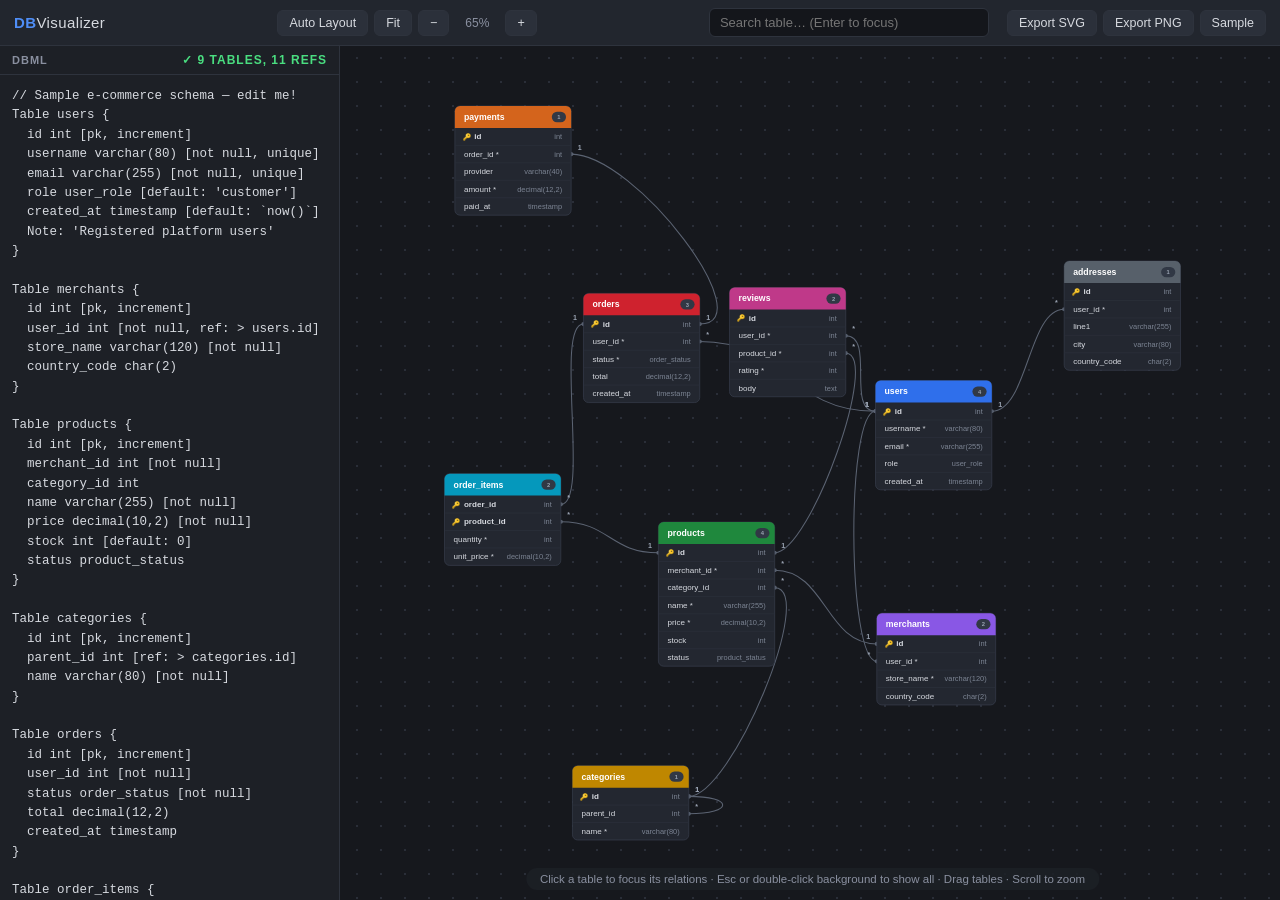
==== index.html @ efdc29ba "Initial commit: DBML Visualizer" ====
<!DOCTYPE html>
<html lang="en">
<head>
<meta charset="UTF-8" />
<meta name="viewport" content="width=device-width, initial-scale=1.0" />
<title>DBML Visualizer</title>
<link rel="stylesheet" href="css/style.css" />
</head>
<body>
  <header id="toolbar">
    <div class="brand">DB<span>Visualizer</span></div>
    <div class="toolbar-group">
      <button id="btn-layout" title="Auto-arrange tables">Auto Layout</button>
      <button id="btn-fit" title="Fit diagram to screen">Fit</button>
      <button id="btn-zoom-out" title="Zoom out">−</button>
      <span id="zoom-level">100%</span>
      <button id="btn-zoom-in" title="Zoom in">+</button>
    </div>
    <div class="toolbar-group">
      <input id="search" type="text" placeholder="Search table… (Enter to focus)" list="table-list" />
      <datalist id="table-list"></datalist>
    </div>
    <div class="toolbar-group">
      <button id="btn-export-svg" title="Download diagram as SVG">Export SVG</button>
      <button id="btn-export-png" title="Download diagram as PNG">Export PNG</button>
      <button id="btn-sample" title="Load sample schema">Sample</button>
    </div>
  </header>

  <main id="app">
    <section id="editor-pane">
      <div class="pane-title">DBML
        <span id="parse-status" class="status ok">✓</span>
      </div>
      <textarea id="editor" spellcheck="false" placeholder="Write DBML here…"></textarea>
      <div id="errors"></div>
    </section>

    <div id="splitter"></div>

    <section id="diagram-pane">
      <div id="focus-banner" class="hidden">
        <span id="focus-text"></span>
        <button id="btn-clear-focus">Show all</button>
      </div>
      <div id="diagram"></div>
      <div id="hint">Click a table to focus its relations · Esc or double-click background to show all · Drag tables · Scroll to zoom</div>
    </section>
  </main>

  <script src="js/parser.js"></script>
  <script src="js/layout.js"></script>
  <script src="js/diagram.js"></script>
  <script src="js/main.js"></script>
</body>
</html>
---- css/style.css ----
:root {
  --bg: #16181d;
  --bg-panel: #1d2026;
  --bg-toolbar: #22262e;
  --border: #2e333d;
  --text: #d7dae0;
  --text-dim: #8a90a0;
  --accent: #4f8ef7;
  --accent-2: #2563eb;
  --error: #f87171;
  --ok: #4ade80;
  --table-bg: #232730;
  --table-row-alt: #262b35;
  --edge: #5b6372;
  --edge-hi: #4f8ef7;
  font-size: 14px;
}

* { box-sizing: border-box; }

html, body {
  margin: 0;
  height: 100%;
  background: var(--bg);
  color: var(--text);
  font-family: -apple-system, BlinkMacSystemFont, "Segoe UI", Roboto, sans-serif;
  overflow: hidden;
}

/* ---------- Toolbar ---------- */
#toolbar {
  display: flex;
  align-items: center;
  gap: 18px;
  height: 46px;
  padding: 0 14px;
  background: var(--bg-toolbar);
  border-bottom: 1px solid var(--border);
}

.brand {
  font-weight: 700;
  font-size: 15px;
  letter-spacing: 0.4px;
  color: var(--accent);
}
.brand span { color: var(--text); font-weight: 400; }

.toolbar-group {
  display: flex;
  align-items: center;
  gap: 6px;
}
.toolbar-group:nth-of-type(2) { flex: 1; justify-content: center; }

#toolbar button {
  background: #2b303a;
  color: var(--text);
  border: 1px solid var(--border);
  border-radius: 6px;
  padding: 5px 11px;
  font-size: 12.5px;
  cursor: pointer;
  transition: background 0.15s;
}
#toolbar button:hover { background: #353b47; }

#zoom-level {
  min-width: 44px;
  text-align: center;
  color: var(--text-dim);
  font-size: 12px;
  font-variant-numeric: tabular-nums;
}

#search {
  width: 280px;
  background: #14161b;
  border: 1px solid var(--border);
  border-radius: 6px;
  color: var(--text);
  padding: 6px 10px;
  font-size: 13px;
  outline: none;
}
#search:focus { border-color: var(--accent); }

/* ---------- Layout ---------- */
#app {
  display: flex;
  height: calc(100% - 46px);
}

#editor-pane {
  width: 340px;
  min-width: 200px;
  max-width: 60vw;
  display: flex;
  flex-direction: column;
  background: var(--bg-panel);
  border-right: 1px solid var(--border);
}

.pane-title {
  display: flex;
  align-items: center;
  justify-content: space-between;
  padding: 7px 12px;
  font-size: 11px;
  font-weight: 600;
  letter-spacing: 1px;
  text-transform: uppercase;
  color: var(--text-dim);
  border-bottom: 1px solid var(--border);
}

.status { font-size: 12px; }
.status.ok { color: var(--ok); }
.status.err { color: var(--error); }

#editor {
  flex: 1;
  width: 100%;
  resize: none;
  border: none;
  outline: none;
  background: var(--bg-panel);
  color: var(--text);
  font-family: "SF Mono", Menlo, Monaco, "Courier New", monospace;
  font-size: 12.5px;
  line-height: 1.55;
  padding: 12px;
  tab-size: 2;
}

#errors {
  max-height: 140px;
  overflow-y: auto;
  font-family: "SF Mono", Menlo, monospace;
  font-size: 11.5px;
  color: var(--error);
  border-top: 1px solid var(--border);
}
#errors:empty { display: none; }
#errors div { padding: 4px 12px; border-bottom: 1px solid #2a2025; }

#splitter {
  width: 5px;
  cursor: col-resize;
  background: transparent;
  flex-shrink: 0;
}
#splitter:hover { background: var(--accent-2); }

#diagram-pane {
  position: relative;
  flex: 1;
  overflow: hidden;
}

#diagram {
  position: absolute;
  inset: 0;
}

#diagram svg {
  width: 100%;
  height: 100%;
  display: block;
  background:
    radial-gradient(circle, #2a2e38 1px, transparent 1px) 0 0 / 24px 24px,
    var(--bg);
}

#hint {
  position: absolute;
  bottom: 10px;
  left: 50%;
  transform: translateX(-50%);
  font-size: 11.5px;
  color: var(--text-dim);
  background: rgba(29, 32, 38, 0.85);
  padding: 5px 14px;
  border-radius: 14px;
  pointer-events: none;
  white-space: nowrap;
}

/* ---------- Focus banner ---------- */
#focus-banner {
  position: absolute;
  top: 12px;
  left: 50%;
  transform: translateX(-50%);
  z-index: 5;
  display: flex;
  align-items: center;
  gap: 12px;
  background: #1c2433;
  border: 1px solid var(--accent-2);
  border-radius: 8px;
  padding: 7px 14px;
  font-size: 13px;
  box-shadow: 0 4px 16px rgba(0, 0, 0, 0.4);
}
#focus-banner.hidden { display: none; }
#focus-banner b { color: var(--accent); }
#btn-clear-focus {
  background: var(--accent-2);
  border: none;
  color: #fff;
  border-radius: 5px;
  padding: 4px 11px;
  font-size: 12px;
  cursor: pointer;
}
#btn-clear-focus:hover { background: var(--accent); }
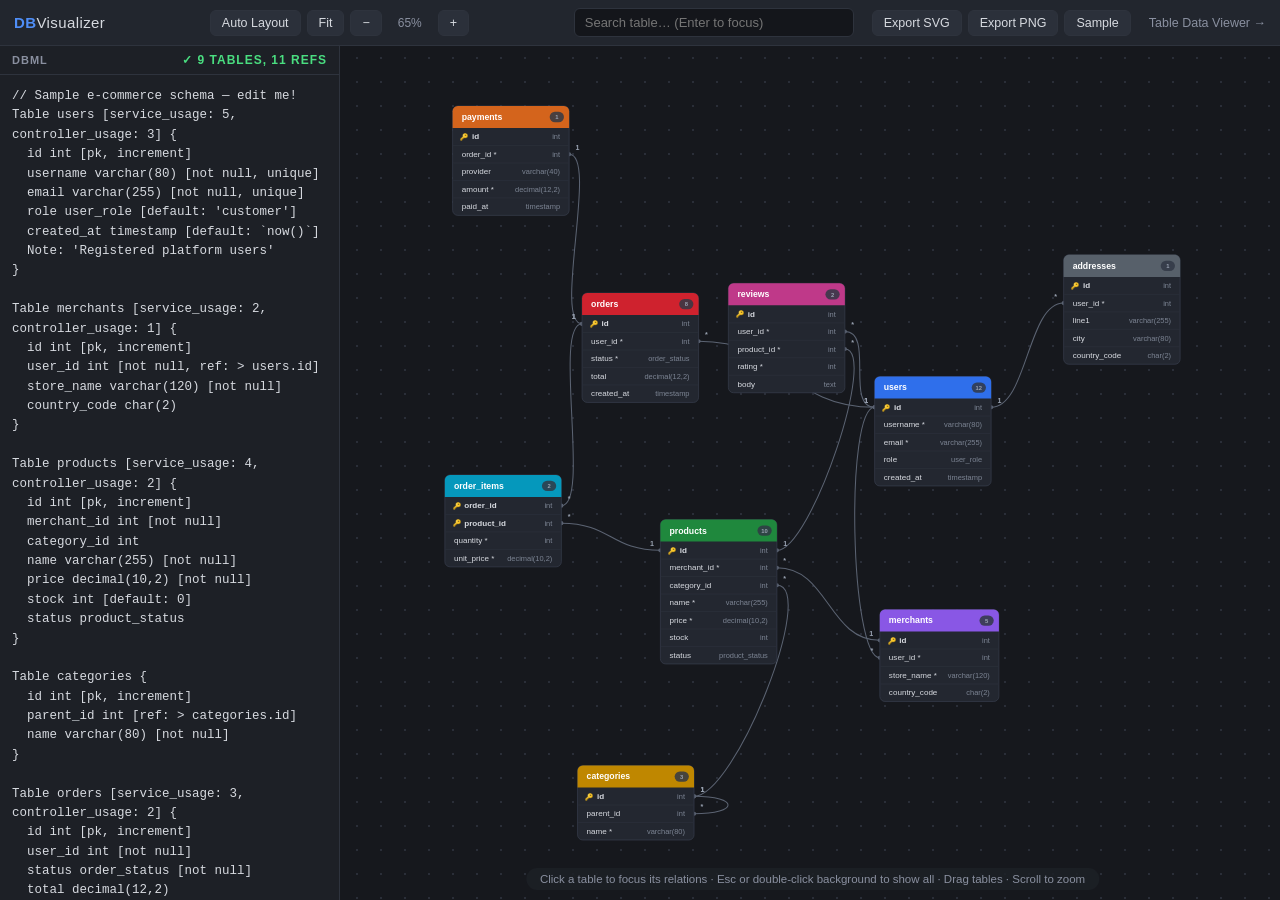
==== commit fc8d71b0: "Add table data viewer with SQL dump parsing, FK navigation, filtering, sorting, pagination, and CSV " ====
--- a/index.html
+++ b/index.html
@@ -24,6 +24,9 @@
       <button id="btn-export-svg" title="Download diagram as SVG">Export SVG</button>
       <button id="btn-export-png" title="Download diagram as PNG">Export PNG</button>
       <button id="btn-sample" title="Load sample schema">Sample</button>
+    </div>
+    <div class="toolbar-group">
+      <a href="data-viewer.html" style="color:#8a90a0;font-size:12.5px;text-decoration:none;" onmouseover="this.style.color='#4f8ef7'" onmouseout="this.style.color='#8a90a0'">Table Data Viewer →</a>
     </div>
   </header>
 
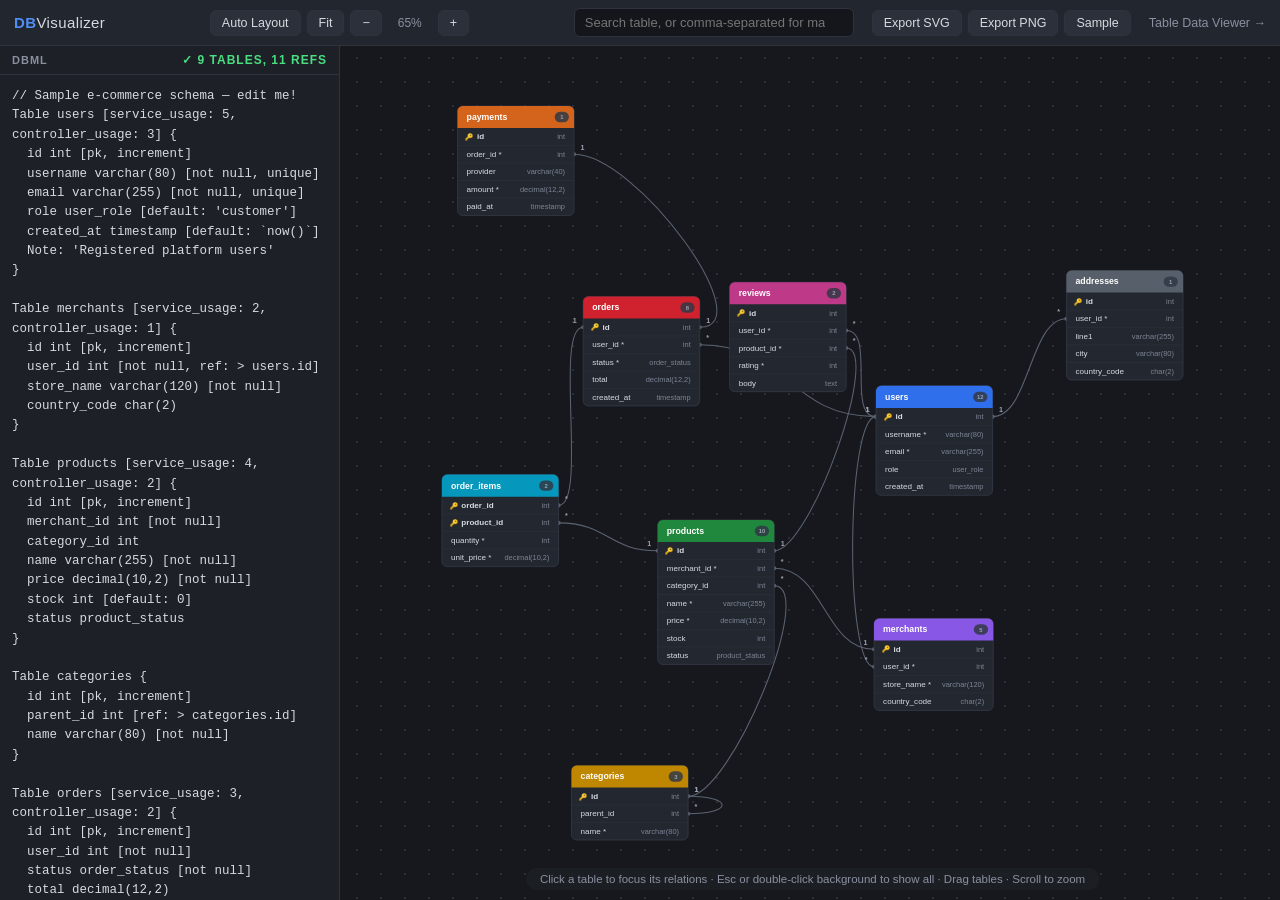
==== commit 01ae53aa: "Add multi-table subset view via comma-separated search Typing comma-separated table names (e.g. 'use" ====
--- a/index.html
+++ b/index.html
@@ -17,7 +17,7 @@
       <button id="btn-zoom-in" title="Zoom in">+</button>
     </div>
     <div class="toolbar-group">
-      <input id="search" type="text" placeholder="Search table… (Enter to focus)" list="table-list" />
+      <input id="search" type="text" placeholder="Search table, or comma-separated for many (Enter)" list="table-list" />
       <datalist id="table-list"></datalist>
     </div>
     <div class="toolbar-group">
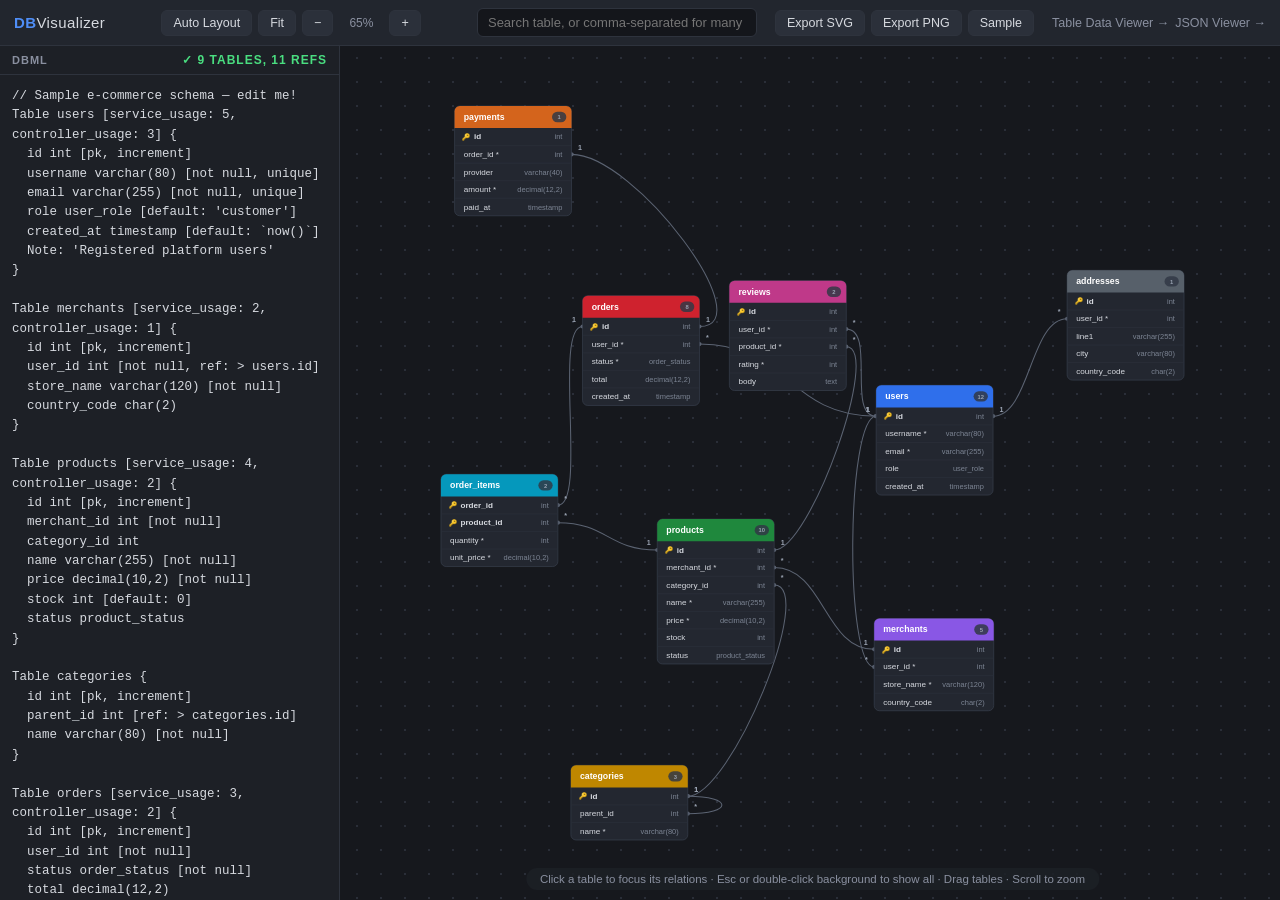
==== commit c8b8ff23: "Add online JSON viewer page New json-viewer.html with a collapsible, searchable JSON tree: paste or " ====
--- a/index.html
+++ b/index.html
@@ -27,6 +27,7 @@
     </div>
     <div class="toolbar-group">
       <a href="data-viewer.html" style="color:#8a90a0;font-size:12.5px;text-decoration:none;" onmouseover="this.style.color='#4f8ef7'" onmouseout="this.style.color='#8a90a0'">Table Data Viewer →</a>
+      <a href="json-viewer.html" style="color:#8a90a0;font-size:12.5px;text-decoration:none;" onmouseover="this.style.color='#4f8ef7'" onmouseout="this.style.color='#8a90a0'">JSON Viewer →</a>
     </div>
   </header>
 
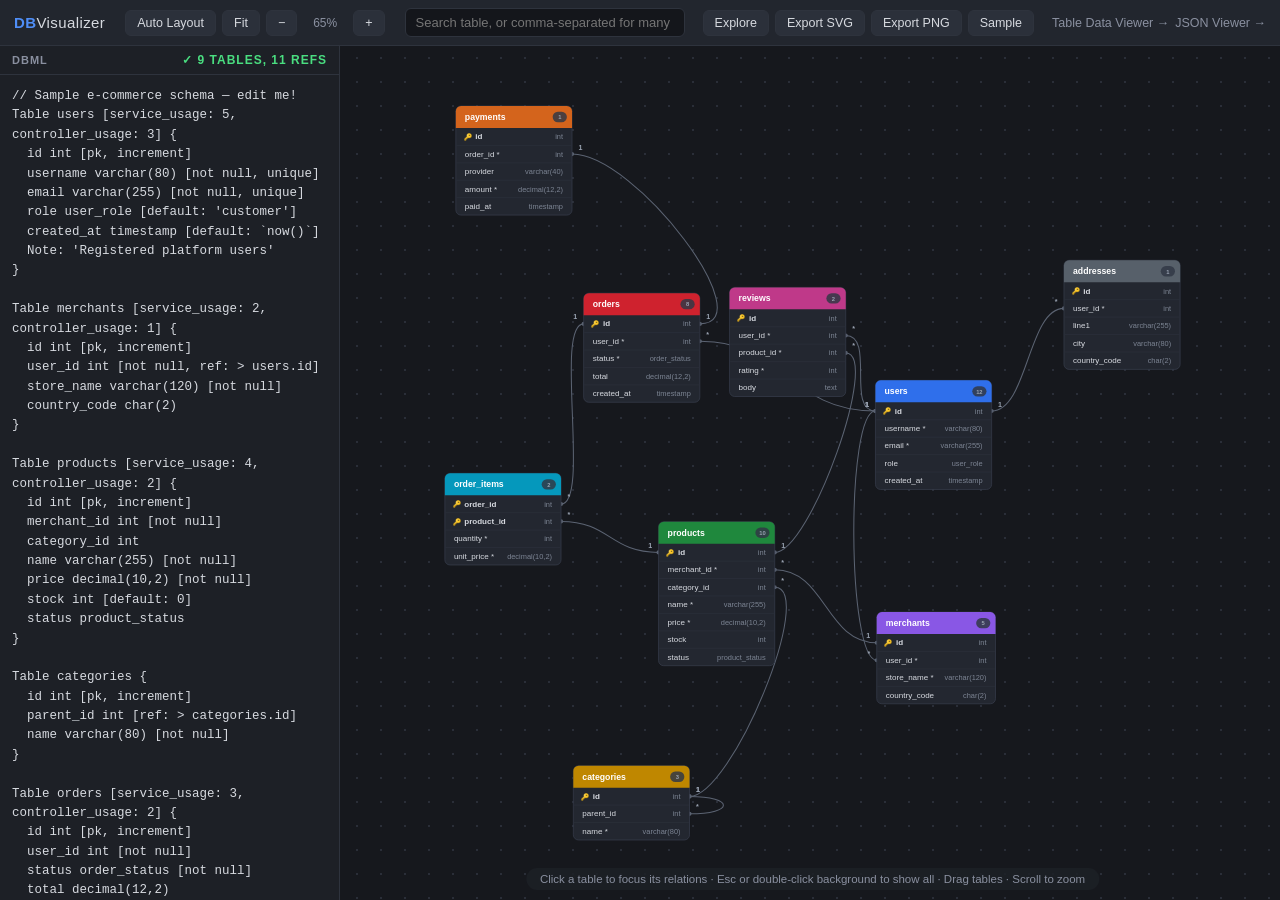
==== commit 0323f1be: "Large-schema tools: virtualization, LOD, groups, search, path, impact, PWA Schema visualizer now sca" ====
--- a/index.html
+++ b/index.html
@@ -5,6 +5,9 @@
 <meta name="viewport" content="width=device-width, initial-scale=1.0" />
 <title>DBML Visualizer</title>
 <link rel="stylesheet" href="css/style.css" />
+<link rel="manifest" href="manifest.webmanifest" />
+<meta name="theme-color" content="#16181d" />
+<link rel="icon" href="icon.svg" type="image/svg+xml" />
 </head>
 <body>
   <header id="toolbar">
@@ -21,6 +24,7 @@
       <datalist id="table-list"></datalist>
     </div>
     <div class="toolbar-group">
+      <button id="btn-explore" title="Explore tools: search, groups, impact, path finder">Explore</button>
       <button id="btn-export-svg" title="Download diagram as SVG">Export SVG</button>
       <button id="btn-export-png" title="Download diagram as PNG">Export PNG</button>
       <button id="btn-sample" title="Load sample schema">Sample</button>
@@ -50,11 +54,72 @@
       <div id="diagram"></div>
       <div id="hint">Click a table to focus its relations · Esc or double-click background to show all · Drag tables · Scroll to zoom</div>
     </section>
+
+    <aside id="tools-panel" class="collapsed">
+      <div class="tp-header">
+        <span>Explore</span>
+        <button id="tp-close" title="Hide panel" aria-label="Hide panel">×</button>
+      </div>
+
+      <section class="tp-section">
+        <div class="tp-title">Search</div>
+        <input id="tp-search" type="text" placeholder="Tables, columns, notes, enums, refs…" autocomplete="off" />
+        <ul id="tp-search-results" class="tp-list"></ul>
+      </section>
+
+      <section class="tp-section">
+        <div class="tp-title">Groups <span id="tp-group-count" class="tp-dim"></span></div>
+        <div class="tp-row">
+          <select id="tp-group-mode" title="Grouping source">
+            <option value="auto">Auto</option>
+            <option value="tablegroup">Table groups</option>
+            <option value="schema">Schema</option>
+            <option value="prefix">Name prefix</option>
+          </select>
+          <label class="tp-check"><input type="checkbox" id="tp-color-group" /> Color</label>
+        </div>
+        <div class="tp-row">
+          <button id="tp-groups-all">Show all</button>
+          <button id="tp-groups-none">Hide all</button>
+        </div>
+        <ul id="tp-group-list" class="tp-list"></ul>
+      </section>
+
+      <section class="tp-section">
+        <div class="tp-title">Impact &amp; neighborhood</div>
+        <input id="tp-seed" type="text" placeholder="Focus table name" list="table-list" autocomplete="off" />
+        <div class="tp-row">
+          <label class="tp-label">Depth <b id="tp-depth-val">1</b></label>
+          <input id="tp-depth" type="range" min="1" max="5" value="1" />
+        </div>
+        <select id="tp-direction" title="Relationship direction">
+          <option value="both">Both directions</option>
+          <option value="in">Dependents — impact (who breaks)</option>
+          <option value="out">Dependencies (what it needs)</option>
+        </select>
+        <label class="tp-check"><input type="checkbox" id="tp-backbone" /> Backbone only (hide leaf tables)</label>
+        <div class="tp-row tp-backbone-row">
+          <label class="tp-label">Min links <b id="tp-backbone-val">2</b></label>
+          <input id="tp-backbone-deg" type="range" min="1" max="6" value="2" />
+        </div>
+        <button id="tp-analyze" class="tp-primary">Show neighborhood</button>
+      </section>
+
+      <section class="tp-section">
+        <div class="tp-title">Relationship path finder</div>
+        <input id="tp-path-from" type="text" placeholder="From table" list="table-list" autocomplete="off" />
+        <input id="tp-path-to" type="text" placeholder="To table" list="table-list" autocomplete="off" />
+        <button id="tp-find-path" class="tp-primary">Find shortest path</button>
+        <div id="tp-path-msg" class="tp-msg"></div>
+      </section>
+    </aside>
   </main>
 
   <script src="js/parser.js"></script>
   <script src="js/layout.js"></script>
+  <script src="js/graph-tools.js"></script>
   <script src="js/diagram.js"></script>
   <script src="js/main.js"></script>
+  <script src="js/pwa.js"></script>
 </body>
 </html>
--- a/css/style.css
+++ b/css/style.css
@@ -215,3 +215,204 @@
   cursor: pointer;
 }
 #btn-clear-focus:hover { background: var(--accent); }
+
+/* ---------- LOD (level-of-detail) tables ---------- */
+.tbl-mini { stroke: rgba(0,0,0,0.35); stroke-width: 1; }
+
+/* ---------- Tools / Explore panel ---------- */
+#tools-panel {
+  width: 300px;
+  min-width: 300px;
+  background: var(--bg-panel);
+  border-left: 1px solid var(--border);
+  display: flex;
+  flex-direction: column;
+  overflow-y: auto;
+}
+#tools-panel.collapsed { display: none; }
+
+.tp-header {
+  display: flex;
+  align-items: center;
+  justify-content: space-between;
+  padding: 9px 12px;
+  font-size: 12px;
+  font-weight: 700;
+  letter-spacing: 0.5px;
+  text-transform: uppercase;
+  color: var(--text-dim);
+  border-bottom: 1px solid var(--border);
+  position: sticky;
+  top: 0;
+  background: var(--bg-panel);
+  z-index: 2;
+}
+#tp-close {
+  background: none;
+  border: none;
+  color: var(--text-dim);
+  font-size: 18px;
+  line-height: 1;
+  cursor: pointer;
+  padding: 0 4px;
+}
+#tp-close:hover { color: var(--error); }
+
+.tp-section {
+  padding: 10px 12px;
+  border-bottom: 1px solid var(--border);
+}
+.tp-title {
+  font-size: 11px;
+  font-weight: 600;
+  letter-spacing: 0.4px;
+  text-transform: uppercase;
+  color: var(--text-dim);
+  margin-bottom: 8px;
+}
+.tp-dim { color: var(--text-dim); font-weight: 400; }
+
+#tools-panel input[type="text"],
+#tools-panel select {
+  width: 100%;
+  background: #14161b;
+  border: 1px solid var(--border);
+  border-radius: 6px;
+  color: var(--text);
+  padding: 6px 9px;
+  font-size: 12.5px;
+  outline: none;
+  margin-bottom: 6px;
+}
+#tools-panel input[type="text"]:focus,
+#tools-panel select:focus { border-color: var(--accent); }
+
+.tp-row {
+  display: flex;
+  align-items: center;
+  gap: 8px;
+  margin-bottom: 6px;
+}
+.tp-row select { margin-bottom: 0; flex: 1; }
+.tp-row input[type="range"] { flex: 1; }
+.tp-label { font-size: 12px; color: var(--text-dim); white-space: nowrap; }
+.tp-label b { color: var(--text); font-variant-numeric: tabular-nums; }
+
+.tp-check {
+  display: flex;
+  align-items: center;
+  gap: 6px;
+  font-size: 12px;
+  color: var(--text);
+  cursor: pointer;
+  margin-bottom: 6px;
+}
+.tp-backbone-row { opacity: 0.5; }
+.tp-backbone-row.active { opacity: 1; }
+
+#tools-panel button {
+  background: #2b303a;
+  color: var(--text);
+  border: 1px solid var(--border);
+  border-radius: 6px;
+  padding: 5px 10px;
+  font-size: 12px;
+  cursor: pointer;
+  transition: background 0.15s;
+}
+#tools-panel button:hover { background: #353b47; }
+.tp-row button { flex: 1; }
+.tp-primary {
+  width: 100%;
+  background: var(--accent-2) !important;
+  border-color: #3474e8 !important;
+  color: #fff;
+  margin-top: 2px;
+}
+.tp-primary:hover { background: var(--accent) !important; }
+
+.tp-list {
+  list-style: none;
+  margin: 4px 0 0;
+  padding: 0;
+  max-height: 260px;
+  overflow-y: auto;
+}
+.tp-list li {
+  padding: 6px 8px;
+  border-radius: 5px;
+  cursor: pointer;
+  font-size: 12.5px;
+  display: flex;
+  align-items: center;
+  gap: 8px;
+}
+.tp-list li:hover { background: var(--table-row-alt); }
+
+.tp-kind {
+  font-size: 9.5px;
+  text-transform: uppercase;
+  letter-spacing: 0.4px;
+  color: #fff;
+  background: #3a4150;
+  border-radius: 3px;
+  padding: 1px 5px;
+  flex-shrink: 0;
+}
+.tp-kind.table { background: #2f6feb; }
+.tp-kind.column { background: #1f883d; }
+.tp-kind.note { background: #8957e5; }
+.tp-kind.enum { background: #bf8700; }
+.tp-kind.relationship { background: #cf222e; }
+.tp-kind.group { background: #57606a; }
+
+.tp-res-main { overflow: hidden; }
+.tp-res-label {
+  color: var(--text);
+  overflow: hidden;
+  text-overflow: ellipsis;
+  white-space: nowrap;
+}
+.tp-res-sub {
+  color: var(--text-dim);
+  font-size: 11px;
+  overflow: hidden;
+  text-overflow: ellipsis;
+  white-space: nowrap;
+}
+
+.tp-group-item {
+  justify-content: space-between;
+}
+.tp-group-left {
+  display: flex;
+  align-items: center;
+  gap: 8px;
+  overflow: hidden;
+}
+.tp-group-swatch {
+  width: 11px;
+  height: 11px;
+  border-radius: 3px;
+  flex-shrink: 0;
+}
+.tp-group-name {
+  overflow: hidden;
+  text-overflow: ellipsis;
+  white-space: nowrap;
+}
+.tp-group-count { color: var(--text-dim); font-size: 11px; font-variant-numeric: tabular-nums; }
+.tp-group-item.hidden-group { opacity: 0.45; }
+.tp-group-toggle {
+  padding: 1px 6px !important;
+  font-size: 11px !important;
+}
+
+.tp-msg { font-size: 12px; margin-top: 6px; min-height: 16px; }
+.tp-msg.ok { color: var(--ok); }
+.tp-msg.err { color: var(--error); }
+
+@media (max-width: 900px) {
+  #tools-panel { width: 240px; min-width: 240px; }
+}
+
